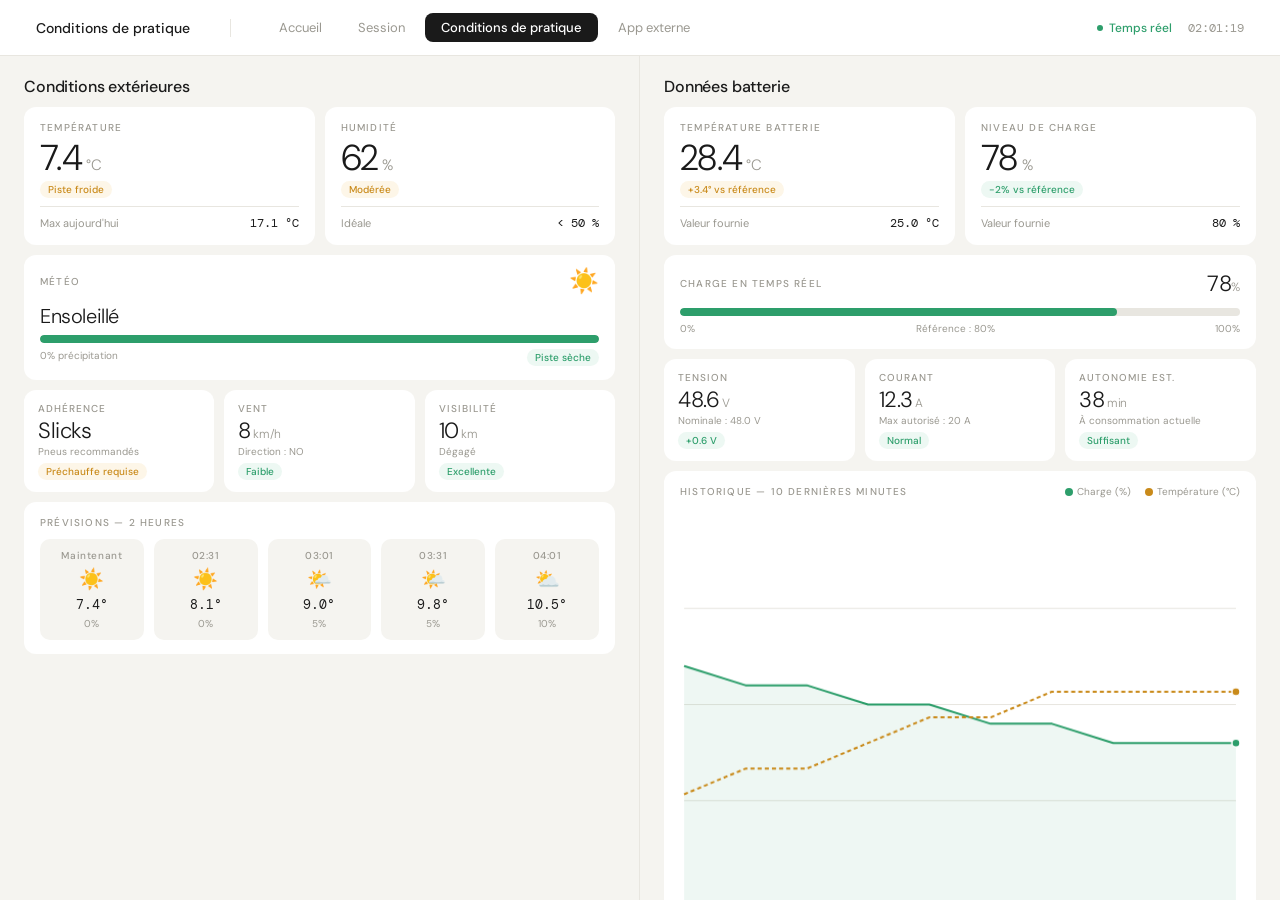
==== index.html @ cbc3fb5c "coucou" ====
<!DOCTYPE html>
<html lang="fr">
<head>
<meta charset="UTF-8">
<meta name="viewport" content="width=device-width, initial-scale=1.0">
<title>Conditions de pratique — Kart</title>
<link href="https://fonts.googleapis.com/css2?family=DM+Sans:wght@300;400;500&family=DM+Mono:wght@400;500&display=swap" rel="stylesheet">
<style>
  * { margin: 0; padding: 0; box-sizing: border-box; }

  :root {
    --bg: #f5f4f0;
    --white: #ffffff;
    --text: #1a1a1a;
    --muted: #9a9890;
    --border: #e8e6e0;
    --green: #2d9e6b;
    --yellow: #c98a1a;
    --red: #d94f3d;
    --accent: #1a1a1a;
  }

  html, body {
    width: 100%; height: 100%;
    background: var(--bg);
    font-family: 'DM Sans', sans-serif;
    color: var(--text);
    overflow: hidden;
  }

  body {
    display: flex;
    flex-direction: column;
  }

  /* ── TOP BAR ── */
  .topbar {
    height: 56px;
    background: var(--white);
    border-bottom: 1px solid var(--border);
    display: flex;
    align-items: center;
    padding: 0 36px;
    gap: 32px;
    flex-shrink: 0;
  }

  .page-title {
    font-size: 14px;
    font-weight: 500;
    color: var(--text);
    margin-right: 8px;
  }

  .sep { width: 1px; height: 18px; background: var(--border); }

  /* TABS */
  .tabs {
    display: flex;
    gap: 4px;
  }

  .tab {
    padding: 6px 16px;
    border-radius: 8px;
    font-size: 13px;
    font-weight: 400;
    color: var(--muted);
    cursor: pointer;
    transition: all 0.15s;
    border: none;
    background: none;
    font-family: 'DM Sans', sans-serif;
  }

  .tab:hover { background: var(--bg); color: var(--text); }

  .tab.active {
    background: var(--text);
    color: var(--white);
    font-weight: 500;
  }

  .topbar-right {
    margin-left: auto;
    display: flex;
    align-items: center;
    gap: 16px;
  }

  .live {
    display: flex;
    align-items: center;
    gap: 6px;
    font-size: 12px;
    font-weight: 500;
    color: var(--green);
  }

  .live::before {
    content: '';
    width: 6px; height: 6px;
    background: var(--green);
    border-radius: 50%;
    animation: pulse 2s ease infinite;
  }

  @keyframes pulse {
    0%, 100% { opacity: 1; }
    50% { opacity: 0.3; }
  }

  .clock {
    font-family: 'DM Mono', monospace;
    font-size: 12px;
    color: var(--muted);
  }

  /* ── CONTENT ── */
  .content {
    flex: 1;
    display: none;
    overflow: hidden;
  }

  .content.active { display: flex; }

  /* ── PAGE: ACCUEIL ── */
  #page-accueil {
    align-items: center;
    justify-content: center;
    flex-direction: column;
    gap: 12px;
    color: var(--muted);
  }

  .accueil-icon { font-size: 40px; opacity: 0.3; }
  .accueil-text { font-size: 13px; letter-spacing: 0.06em; opacity: 0.5; }

  /* ── PAGE: DÉTAILS DES TOURS ── */
  #page-tours {
    align-items: center;
    justify-content: center;
    flex-direction: column;
    gap: 12px;
    color: var(--muted);
  }

  /* ── PAGE: SESSION ── */
  #page-session { display: none; flex-direction: row; overflow: hidden; }
  #page-session.active { display: flex; }

  /* ── PAGE: CONDITIONS ── */
  #page-conditions {
    display: none;
    flex-direction: row;
  }

  #page-conditions.active { display: flex; }

  /* LEFT PANEL */
  .left-panel {
    width: 50%;
    height: 100%;
    background: var(--bg);
    border-right: 1px solid var(--border);
    padding: 20px 24px;
    display: flex;
    flex-direction: column;
    overflow: hidden;
    gap: 10px;
  }

  .panel-title {
    font-size: 16px;
    font-weight: 500;
    letter-spacing: -0.01em;
    color: var(--text);
    flex-shrink: 0;
  }

  /* RIGHT PANEL */
  .right-panel {
    flex: 1;
    height: 100%;
    padding: 20px 24px;
    display: flex;
    flex-direction: column;
    overflow: hidden;
    gap: 10px;
  }

  .right-panel .panel-title { flex-shrink: 0; }

  /* TOP ROW: 2 big metric cards */
  .batt-top-row {
    display: grid;
    grid-template-columns: 1fr 1fr;
    gap: 10px;
    flex-shrink: 0;
  }

  .batt-card {
    background: var(--white);
    border-radius: 12px;
    padding: 14px 16px;
  }

  .batt-card-label {
    font-size: 10px;
    font-weight: 500;
    letter-spacing: 0.12em;
    text-transform: uppercase;
    color: var(--muted);
    margin-bottom: 6px;
  }

  .batt-big {
    font-size: 36px;
    font-weight: 300;
    line-height: 1;
    letter-spacing: -0.02em;
  }

  .batt-big-unit {
    font-size: 15px;
    font-weight: 300;
    color: var(--muted);
  }

  .batt-ref-row {
    display: flex;
    align-items: center;
    justify-content: space-between;
    margin-top: 8px;
    padding-top: 8px;
    border-top: 1px solid var(--border);
  }

  .batt-ref-label { font-size: 11px; color: var(--muted); }

  .batt-ref-val {
    font-family: 'DM Mono', monospace;
    font-size: 12px;
    color: var(--text);
  }

  .delta {
    font-size: 10px;
    font-weight: 500;
    padding: 2px 8px;
    border-radius: 100px;
    display: inline-block;
    margin-top: 5px;
  }

  .delta.ok   { background: #edf8f3; color: var(--green); }
  .delta.warn { background: #fdf6e8; color: var(--yellow); }
  .delta.bad  { background: #fdf0ee; color: var(--red); }

  /* CHARGE BAR CARD */
  .charge-card {
    background: var(--white);
    border-radius: 12px;
    padding: 14px 16px;
    flex-shrink: 0;
  }

  .charge-header {
    display: flex;
    align-items: center;
    justify-content: space-between;
    margin-bottom: 10px;
  }

  .charge-title {
    font-size: 10px;
    font-weight: 500;
    letter-spacing: 0.12em;
    text-transform: uppercase;
    color: var(--muted);
  }

  .charge-pct {
    font-size: 22px;
    font-weight: 300;
    letter-spacing: -0.02em;
  }

  .charge-pct span { font-size: 12px; color: var(--muted); }

  .charge-bar-track {
    width: 100%;
    height: 8px;
    background: var(--border);
    border-radius: 100px;
    overflow: hidden;
    margin-bottom: 6px;
  }

  .charge-bar-fill {
    height: 100%;
    border-radius: 100px;
    transition: width 1.2s ease;
  }

  .charge-bar-fill.high   { background: var(--green); }
  .charge-bar-fill.medium { background: var(--yellow); }
  .charge-bar-fill.low    { background: var(--red); }

  .charge-meta {
    display: flex;
    justify-content: space-between;
    font-size: 10px;
    color: var(--muted);
  }

  /* MINI STATS ROW */
  .mini-stats {
    display: grid;
    grid-template-columns: repeat(3, 1fr);
    gap: 10px;
    flex-shrink: 0;
  }

  .mini-card {
    background: var(--white);
    border-radius: 12px;
    padding: 12px 14px;
  }

  .mini-label {
    font-size: 10px;
    font-weight: 500;
    letter-spacing: 0.1em;
    text-transform: uppercase;
    color: var(--muted);
    margin-bottom: 5px;
  }

  .mini-value {
    font-size: 22px;
    font-weight: 300;
    letter-spacing: -0.02em;
    line-height: 1;
  }

  .mini-unit { font-size: 12px; color: var(--muted); font-weight: 300; }

  .mini-sub {
    font-size: 10px;
    color: var(--muted);
    margin-top: 3px;
  }

  /* SPARKLINE / TABLE CARD */
  .history-card {
    background: var(--white);
    border-radius: 12px;
    padding: 14px 16px;
  }

  .history-header {
    display: flex;
    align-items: center;
    justify-content: space-between;
    margin-bottom: 10px;
  }

  .history-title {
    font-size: 10px;
    font-weight: 500;
    letter-spacing: 0.12em;
    text-transform: uppercase;
    color: var(--muted);
  }

  .history-legend {
    display: flex;
    gap: 14px;
    font-size: 10px;
    color: var(--muted);
  }

  .legend-dot {
    display: inline-block;
    width: 8px; height: 8px;
    border-radius: 50%;
    margin-right: 4px;
    vertical-align: middle;
  }

  canvas { display: block; }
</style>
</head>
<body>

<!-- TOP BAR -->
<div class="topbar">
  <span class="page-title">Conditions de pratique</span>
  <div class="sep"></div>
  <div class="tabs">
    <button class="tab" onclick="showTab('accueil')">Accueil</button>
    <button class="tab" onclick="showTab('session')">Session</button>
    <button class="tab active" onclick="showTab('conditions')">Conditions de pratique</button>
    <button class="tab" onclick="showTab('appexterne')">App externe</button>
  </div>
  <div class="topbar-right">
    <div class="live">Temps réel</div>
    <div class="clock" id="clock">--:--:--</div>
  </div>
</div>

<!-- PAGE: ACCUEIL -->
<div class="content" id="page-accueil">
  <div class="accueil-icon">🏁</div>
  <div class="accueil-text">Page d'accueil</div>
</div>

<!-- PAGE: SESSION -->
<div class="content" id="page-session">

  <!-- GAUCHE : énergie & pneus -->
  <div class="left-panel">

    <!-- Boutons session -->
    <div style="display:flex; align-items:center; gap:16px; flex-shrink:0;">
      <div style="display:flex; gap:8px;">
        <button onclick="startSession()" id="btnStart" style="padding:8px 28px; background:var(--green); color:#fff; border:none; border-radius:10px; font-family:'DM Sans',sans-serif; font-size:12px; font-weight:500; letter-spacing:0.04em; cursor:pointer; white-space:nowrap;">▶ Démarrer</button>
        <button onclick="stopSession()" id="btnStop" style="padding:8px 28px; background:var(--red); color:#fff; border:none; border-radius:10px; font-family:'DM Sans',sans-serif; font-size:12px; font-weight:500; letter-spacing:0.04em; cursor:pointer; white-space:nowrap; display:none;">■ Arrêter</button>
      </div>
      <div style="display:flex; align-items:center; gap:10px;">
        <span style="font-size:10px; font-weight:500; letter-spacing:0.1em; text-transform:uppercase; color:var(--muted);">Durée session</span>
        <span id="sessionTimer" style="font-family:'DM Mono',monospace; font-size:22px; font-weight:400; color:var(--text); letter-spacing:0.05em;">00:00:00</span>
      </div>
    </div>

    <div class="panel-title">Énergie & Équipement</div>

    <!-- Consommation moyenne + totale -->
    <div class="batt-top-row">
      <div class="batt-card">
        <div class="batt-card-label">Consommation moy. / tour</div>
        <div><span class="batt-big">3.2</span><span class="batt-big-unit"> Wh</span></div>
        <span class="delta ok">Stable</span>
      </div>
      <div class="batt-card">
        <div class="batt-card-label">Consommation totale est.</div>
        <div><span class="batt-big">38</span><span class="batt-big-unit"> Wh</span></div>
        <span class="delta ok">Fin de session</span>
      </div>
    </div>

    <!-- Niveau de charge + autonomie -->
    <div class="charge-card">
      <div class="charge-header">
        <div class="charge-title">Niveau de charge</div>
        <div class="charge-pct">78<span>%</span></div>
      </div>
      <div class="charge-bar-track">
        <div class="charge-bar-fill high" style="width:78%"></div>
      </div>
      <div class="charge-meta">
        <span>0%</span>
        <span>Autonomie restante : ~38 min</span>
        <span>100%</span>
      </div>
    </div>

    <!-- Mini stats -->
    <div class="mini-stats">
      <div class="mini-card">
        <div class="mini-label">Type de pneus</div>
        <div class="mini-value" style="font-size:22px;">Slicks</div>
        <div class="mini-sub">Montés en début de session</div>
        <span class="delta warn">Préchauffe requise</span>
      </div>
      <div class="mini-card">
        <div class="mini-label">Autonomie restante</div>
        <div class="mini-value">38<span class="mini-unit"> min</span></div>
        <div class="mini-sub">À rythme actuel</div>
        <span class="delta ok">Suffisant</span>
      </div>
      <div class="mini-card">
        <div class="mini-label">Tours effectués</div>
        <div class="mini-value">15<span class="mini-unit"> tours</span></div>
        <div class="mini-sub">Session en cours</div>
        <span class="delta ok">En course</span>
      </div>
    </div>

  </div>

  <!-- DROITE : temps par tour -->
  <div class="right-panel">
    <div class="panel-title">Temps par tour</div>

    <!-- Meilleur / pire -->
    <div class="batt-top-row">
      <div class="batt-card">
        <div class="batt-card-label">🏆 Meilleur tour</div>
        <div><span class="batt-big" style="color:var(--green);">52.4</span><span class="batt-big-unit"> s</span></div>
        <span class="delta ok">Tour 8</span>
      </div>
      <div class="batt-card">
        <div class="batt-card-label">⚠️ Pire tour</div>
        <div><span class="batt-big" style="color:var(--red);">58.1</span><span class="batt-big-unit"> s</span></div>
        <span class="delta bad">+5.7 s vs meilleur</span>
      </div>
    </div>

    <!-- Tableau des tours -->
    <div class="history-card" style="display:flex; flex-direction:column;">
      <div class="history-header">
        <div class="history-title">Détail des tours</div>
        <div style="font-size:10px; color:var(--muted); display:flex; gap:16px;">
          <span><span class="legend-dot" style="background:var(--green); display:inline-block; width:8px; height:8px; border-radius:50%; margin-right:4px;"></span>Meilleur</span>
          <span><span class="legend-dot" style="background:var(--red); display:inline-block; width:8px; height:8px; border-radius:50%; margin-right:4px;"></span>Pire</span>
        </div>
      </div>
      <div>
        <table style="width:100%; border-collapse:collapse;" id="lapTable">
          <thead>
            <tr style="border-bottom:1px solid var(--border);">
              <th style="text-align:left; font-size:10px; font-weight:500; letter-spacing:0.1em; text-transform:uppercase; color:var(--muted); padding:0 0 10px 0;">Tour</th>
              <th style="text-align:right; font-size:10px; font-weight:500; letter-spacing:0.1em; text-transform:uppercase; color:var(--muted); padding:0 0 10px 0;">Temps</th>
              <th style="text-align:right; font-size:10px; font-weight:500; letter-spacing:0.1em; text-transform:uppercase; color:var(--muted); padding:0 0 10px 0;">Écart meilleur</th>
              <th style="text-align:right; font-size:10px; font-weight:500; letter-spacing:0.1em; text-transform:uppercase; color:var(--muted); padding:0 0 10px 0;">Conso.</th>
            </tr>
          </thead>
          <tbody id="lapBody"></tbody>
        </table>
      </div>
      <div style="border-top:1px solid var(--border); margin-top:8px; padding-top:10px; display:flex; align-items:center; justify-content:space-between;">
        <span style="font-size:10px; font-weight:500; letter-spacing:0.1em; text-transform:uppercase; color:var(--muted);">Temps moyen</span>
        <span style="font-family:'DM Mono',monospace; font-size:15px; color:var(--text);" id="avgLap">— s</span>
      </div>
    </div>

  </div>
</div>

<!-- PAGE: APP EXTERNE -->
<div class="content" id="page-appexterne">
  <div class="accueil-icon">🔗</div>
  <div class="accueil-text">App externe</div>
</div>

<!-- PAGE: CONDITIONS -->
<div class="content active" id="page-conditions">

  <!-- GAUCHE : conditions extérieures -->
  <div class="left-panel">
    <div class="panel-title">Conditions extérieures</div>

    <!-- Temp + Humidité -->
    <div class="batt-top-row">

      <div class="batt-card">
        <div class="batt-card-label">Température</div>
        <div>
          <span class="batt-big">7.4</span>
          <span class="batt-big-unit">°C</span>
        </div>
        <span class="delta warn">Piste froide</span>
        <div class="batt-ref-row">
          <span class="batt-ref-label">Max aujourd'hui</span>
          <span class="batt-ref-val">17.1 °C</span>
        </div>
      </div>

      <div class="batt-card">
        <div class="batt-card-label">Humidité</div>
        <div>
          <span class="batt-big">62</span>
          <span class="batt-big-unit">%</span>
        </div>
        <span class="delta warn">Modérée</span>
        <div class="batt-ref-row">
          <span class="batt-ref-label">Idéale</span>
          <span class="batt-ref-val">&lt; 50 %</span>
        </div>
      </div>

    </div>

    <!-- Météo -->
    <div class="charge-card">
      <div class="charge-header">
        <div class="charge-title">Météo</div>
        <div style="font-size: 24px; line-height:1;">☀️</div>
      </div>
      <div style="font-size: 20px; font-weight: 300; letter-spacing: -0.02em; margin-bottom: 6px;">Ensoleillé</div>
      <div class="charge-bar-track">
        <div class="charge-bar-fill high" style="width: 100%"></div>
      </div>
      <div class="charge-meta">
        <span>0% précipitation</span>
        <span class="delta ok" style="margin-top:0;">Piste sèche</span>
      </div>
    </div>

    <!-- Mini conditions -->
    <div class="mini-stats">

      <div class="mini-card">
        <div class="mini-label">Adhérence</div>
        <div class="mini-value" style="font-size:22px;">Slicks</div>
        <div class="mini-sub">Pneus recommandés</div>
        <span class="delta warn">Préchauffe requise</span>
      </div>

      <div class="mini-card">
        <div class="mini-label">Vent</div>
        <div class="mini-value">8<span class="mini-unit"> km/h</span></div>
        <div class="mini-sub">Direction : NO</div>
        <span class="delta ok">Faible</span>
      </div>

      <div class="mini-card">
        <div class="mini-label">Visibilité</div>
        <div class="mini-value">10<span class="mini-unit"> km</span></div>
        <div class="mini-sub">Dégagé</div>
        <span class="delta ok">Excellente</span>
      </div>

    </div>

    <!-- Prévisions -->
    <div class="history-card">
      <div class="history-header">
        <div class="history-title">Prévisions — 2 heures</div>
      </div>
      <div style="display:flex; gap:10px;" id="forecastRow"></div>
    </div>

  </div>

  <!-- DROITE : batterie kart -->
  <div class="right-panel">
    <div class="panel-title">Données batterie</div>

    <!-- Température + Charge côte à côte -->
    <div class="batt-top-row">

      <div class="batt-card">
        <div class="batt-card-label">Température batterie</div>
        <div>
          <span class="batt-big">28.4</span>
          <span class="batt-big-unit">°C</span>
        </div>
        <span class="delta warn">+3.4° vs référence</span>
        <div class="batt-ref-row">
          <span class="batt-ref-label">Valeur fournie</span>
          <span class="batt-ref-val">25.0 °C</span>
        </div>
      </div>

      <div class="batt-card">
        <div class="batt-card-label">Niveau de charge</div>
        <div>
          <span class="batt-big">78</span>
          <span class="batt-big-unit">%</span>
        </div>
        <span class="delta ok">−2% vs référence</span>
        <div class="batt-ref-row">
          <span class="batt-ref-label">Valeur fournie</span>
          <span class="batt-ref-val">80 %</span>
        </div>
      </div>

    </div>

    <!-- Barre de charge -->
    <div class="charge-card">
      <div class="charge-header">
        <div class="charge-title">Charge en temps réel</div>
        <div class="charge-pct">78<span>%</span></div>
      </div>
      <div class="charge-bar-track">
        <div class="charge-bar-fill high" style="width: 78%"></div>
      </div>
      <div class="charge-meta">
        <span>0%</span>
        <span>Référence : 80%</span>
        <span>100%</span>
      </div>
    </div>

    <!-- Mini stats -->
    <div class="mini-stats">

      <div class="mini-card">
        <div class="mini-label">Tension</div>
        <div class="mini-value">48.6<span class="mini-unit"> V</span></div>
        <div class="mini-sub">Nominale : 48.0 V</div>
        <span class="delta ok">+0.6 V</span>
      </div>

      <div class="mini-card">
        <div class="mini-label">Courant</div>
        <div class="mini-value">12.3<span class="mini-unit"> A</span></div>
        <div class="mini-sub">Max autorisé : 20 A</div>
        <span class="delta ok">Normal</span>
      </div>

      <div class="mini-card">
        <div class="mini-label">Autonomie est.</div>
        <div class="mini-value">38<span class="mini-unit"> min</span></div>
        <div class="mini-sub">À consommation actuelle</div>
        <span class="delta ok">Suffisant</span>
      </div>

    </div>

    <!-- Historique sparkline -->
    <div class="history-card" style="flex:1; display:flex; flex-direction:column;">
      <div class="history-header">
        <div class="history-title">Historique — 10 dernières minutes</div>
        <div class="history-legend">
          <span><span class="legend-dot" style="background:#2d9e6b"></span>Charge (%)</span>
          <span><span class="legend-dot" style="background:#c98a1a"></span>Température (°C)</span>
        </div>
      </div>
      <canvas id="sparkline" style="flex:1; width:100%;"></canvas>
    </div>

  </div>
</div>

<script>
  function tick() {
    const pad = n => String(n).padStart(2, '0');
    const now = new Date();
    document.getElementById('clock').textContent =
      `${pad(now.getHours())}:${pad(now.getMinutes())}:${pad(now.getSeconds())}`;
  }
  setInterval(tick, 1000); tick();

  function showTab(name) {
    const names = ['accueil', 'session', 'conditions', 'appexterne'];
    document.querySelectorAll('.tab').forEach((t, i) => {
      t.classList.toggle('active', names[i] === name);
    });
    document.querySelectorAll('.content').forEach(el => el.classList.remove('active'));
    document.getElementById('page-' + name).classList.add('active');
  }

  // Sparkline
  const canvas = document.getElementById('sparkline');
  const ctx = canvas.getContext('2d');

  function drawSparkline() {
    const W = canvas.parentElement.clientWidth - 44;
    const H = canvas.parentElement.clientHeight - 44 || 70;
    canvas.width = W;
    canvas.height = H;

    const chargeData = [82, 81, 81, 80, 80, 79, 79, 78, 78, 78];
    const tempData   = [24, 25, 25, 26, 27, 27, 28, 28, 28, 28];
    const pad = 4, pts = chargeData.length;
    const xStep = (W - pad * 2) / (pts - 1);

    function toX(i) { return pad + i * xStep; }
    function toYcharge(v) { return H - pad - ((v - 70) / 20) * (H - pad * 2); }
    function toYtemp(v)   { return H - pad - ((v - 20) / 15) * (H - pad * 2); }

    ctx.clearRect(0, 0, W, H);

    // Grid lines
    ctx.strokeStyle = '#e8e6e0';
    ctx.lineWidth = 1;
    [0.25, 0.5, 0.75].forEach(r => {
      const y = pad + r * (H - pad * 2);
      ctx.beginPath(); ctx.moveTo(pad, y); ctx.lineTo(W - pad, y); ctx.stroke();
    });

    // Charge fill
    ctx.beginPath();
    ctx.moveTo(toX(0), toYcharge(chargeData[0]));
    chargeData.forEach((v, i) => ctx.lineTo(toX(i), toYcharge(v)));
    ctx.lineTo(toX(pts - 1), H); ctx.lineTo(toX(0), H); ctx.closePath();
    ctx.fillStyle = 'rgba(45,158,107,0.08)'; ctx.fill();

    // Charge line
    ctx.beginPath();
    chargeData.forEach((v, i) => i === 0 ? ctx.moveTo(toX(i), toYcharge(v)) : ctx.lineTo(toX(i), toYcharge(v)));
    ctx.strokeStyle = '#2d9e6b'; ctx.lineWidth = 2; ctx.lineJoin = 'round'; ctx.stroke();

    // Temp line
    ctx.beginPath();
    tempData.forEach((v, i) => i === 0 ? ctx.moveTo(toX(i), toYtemp(v)) : ctx.lineTo(toX(i), toYtemp(v)));
    ctx.strokeStyle = '#c98a1a'; ctx.lineWidth = 2; ctx.setLineDash([4, 3]); ctx.stroke();
    ctx.setLineDash([]);

    // Dots at last point
    [[toX(pts-1), toYcharge(chargeData[pts-1]), '#2d9e6b'],
     [toX(pts-1), toYtemp(tempData[pts-1]),   '#c98a1a']].forEach(([x, y, c]) => {
      ctx.beginPath(); ctx.arc(x, y, 4, 0, Math.PI * 2);
      ctx.fillStyle = c; ctx.fill();
      ctx.strokeStyle = '#fff'; ctx.lineWidth = 1.5; ctx.stroke();
    });
  }

  drawSparkline();
  window.addEventListener('resize', drawSparkline);

  let sessionInterval = null;
  let sessionMs = 0;

  function updateTimer() {
    sessionMs += 10;
    const m  = String(Math.floor(sessionMs / 60000)).padStart(2, '0');
    const s  = String(Math.floor((sessionMs % 60000) / 1000)).padStart(2, '0');
    const ms = String(Math.floor((sessionMs % 1000) / 10)).padStart(2, '0');
    document.getElementById('sessionTimer').textContent = `${m}:${s}:${ms}`;
  }

  function startSession() {
    document.getElementById('btnStart').style.display = 'none';
    document.getElementById('btnStop').style.display = 'block';
    sessionMs = 0;
    document.getElementById('sessionTimer').textContent = '00:00:00';
    document.getElementById('sessionTimer').style.color = 'var(--green)';
    sessionInterval = setInterval(updateTimer, 10);
  }

  function stopSession() {
    document.getElementById('btnStop').style.display = 'none';
    document.getElementById('btnStart').style.display = 'block';
    clearInterval(sessionInterval);
    sessionInterval = null;
    document.getElementById('sessionTimer').style.color = 'var(--muted)';
  }

  // Lap table
  const laps = [
    { n:1,  t:56.8, conso:3.4 },
    { n:2,  t:58.1, conso:3.6 },
    { n:3,  t:55.2, conso:3.3 },
    { n:4,  t:54.7, conso:3.2 },
    { n:5,  t:54.1, conso:3.1 },
    { n:6,  t:53.8, conso:3.2 },
    { n:7,  t:53.0, conso:3.1 },
    { n:8,  t:52.4, conso:3.0 },
    { n:9,  t:53.1, conso:3.1 },
    { n:10, t:53.6, conso:3.2 },
    { n:11, t:54.0, conso:3.2 },
    { n:12, t:53.3, conso:3.1 },
    { n:13, t:52.9, conso:3.0 },
    { n:14, t:53.4, conso:3.1 },
    { n:15, t:53.7, conso:3.2 },
  ];
  const best = Math.min(...laps.map(l => l.t));
  const worst = Math.max(...laps.map(l => l.t));
  const avg = (laps.reduce((s, l) => s + l.t, 0) / laps.length).toFixed(1);
  document.getElementById('avgLap').textContent = avg + ' s';
  const tbody = document.getElementById('lapBody');
  laps.forEach(l => {
    const gap = (l.t - best).toFixed(1);
    const isBest  = l.t === best;
    const isWorst = l.t === worst;
    const color = isBest ? 'var(--green)' : isWorst ? 'var(--red)' : 'var(--text)';
    const gapColor = isBest ? 'var(--green)' : gap > 3 ? 'var(--red)' : 'var(--yellow)';
    const bg = isBest ? '#edf8f3' : isWorst ? '#fdf0ee' : 'transparent';
    tbody.innerHTML += `
      <tr style="background:${bg}; border-radius:6px;">
        <td style="padding:6px 0; font-size:12px; color:${color}; font-weight:${isBest||isWorst?'500':'400'};">
          Tour ${l.n} ${isBest ? '🏆' : isWorst ? '⚠️' : ''}
        </td>
        <td style="text-align:right; padding:6px 0; font-family:'DM Mono',monospace; font-size:12px; color:${color};">${l.t.toFixed(1)} s</td>
        <td style="text-align:right; padding:6px 0; font-family:'DM Mono',monospace; font-size:11px; color:${gapColor};">${isBest ? '—' : '+'+gap+' s'}</td>
        <td style="text-align:right; padding:6px 0; font-size:11px; color:var(--muted);">${l.conso} Wh</td>
      </tr>`;
  });

  // Forecast toutes les 30min sur 2h
  const now = new Date();
  const forecastSlots = [
    { offset: 0,   icon: '☀️',  temp: '7.4°', rain: '0%'  },
    { offset: 30,  icon: '☀️',  temp: '8.1°', rain: '0%'  },
    { offset: 60,  icon: '🌤️', temp: '9.0°', rain: '5%'  },
    { offset: 90,  icon: '🌤️', temp: '9.8°', rain: '5%'  },
    { offset: 120, icon: '⛅',  temp: '10.5°', rain: '10%' },
  ];

  forecastSlots.forEach(f => {
    const t = new Date(now.getTime() + f.offset * 60000);
    const hh = String(t.getHours()).padStart(2, '0');
    const mm = String(t.getMinutes()).padStart(2, '0');
    const label = f.offset === 0 ? 'Maintenant' : `${hh}:${mm}`;
    document.getElementById('forecastRow').innerHTML += `
      <div style="flex:1; background:var(--bg); border-radius:10px; padding:10px 6px; text-align:center; display:flex; flex-direction:column; gap:4px;">
        <div style="font-size:10px; font-weight:500; letter-spacing:0.06em; color:var(--muted);">${label}</div>
        <div style="font-size:20px;">${f.icon}</div>
        <div style="font-family:'DM Mono',monospace; font-size:13px;">${f.temp}</div>
        <div style="font-size:10px; color:var(--muted);">${f.rain}</div>
      </div>`;
  });
</script>
</body>
</html>
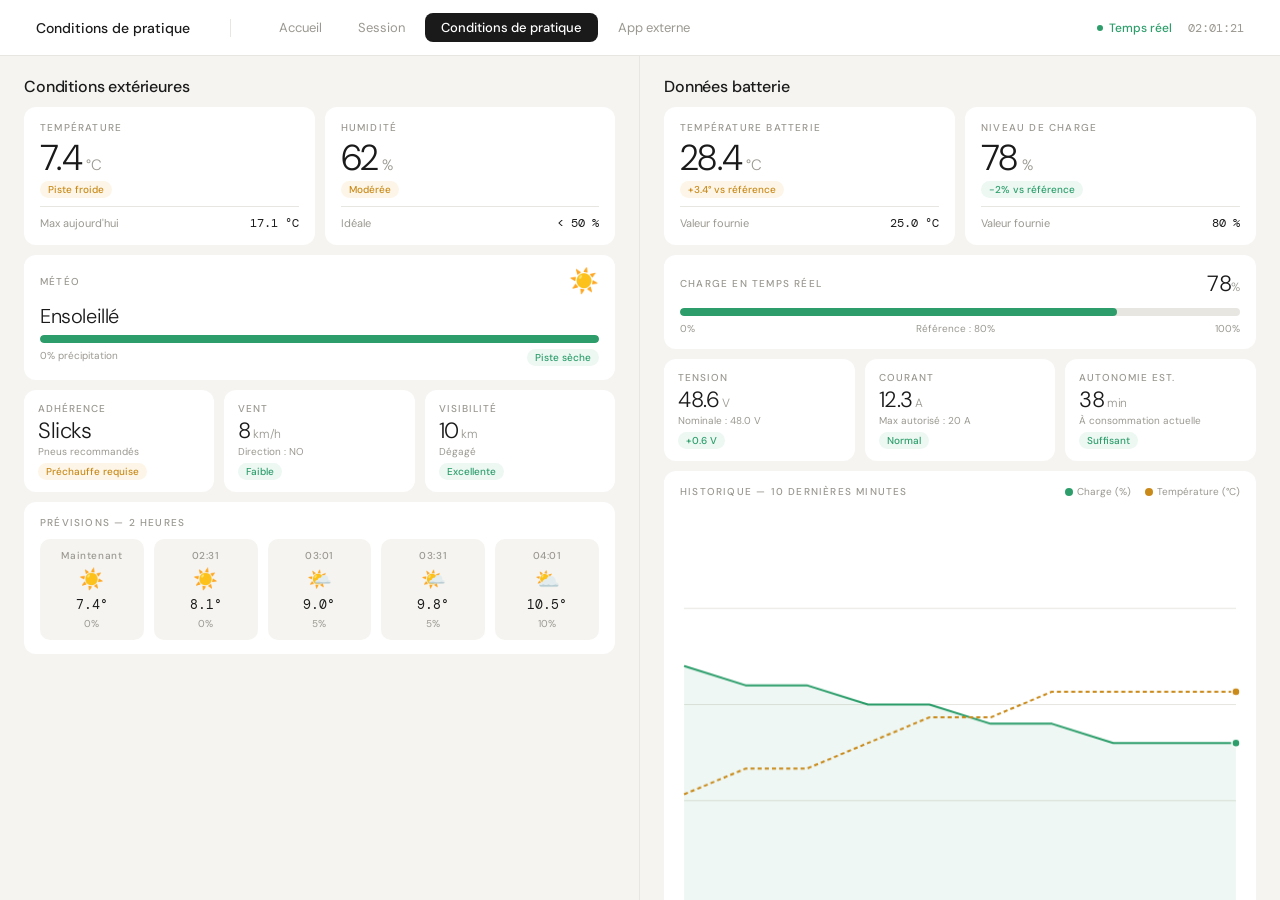
==== commit f9e85f77: "Update index.html" ====
--- a/index.html
+++ b/index.html
@@ -167,7 +167,7 @@
     padding: 20px 24px;
     display: flex;
     flex-direction: column;
-    overflow: hidden;
+    overflow-y: auto;
     gap: 10px;
   }
 
@@ -186,7 +186,7 @@
     padding: 20px 24px;
     display: flex;
     flex-direction: column;
-    overflow: hidden;
+    overflow-y: auto;
     gap: 10px;
   }
 
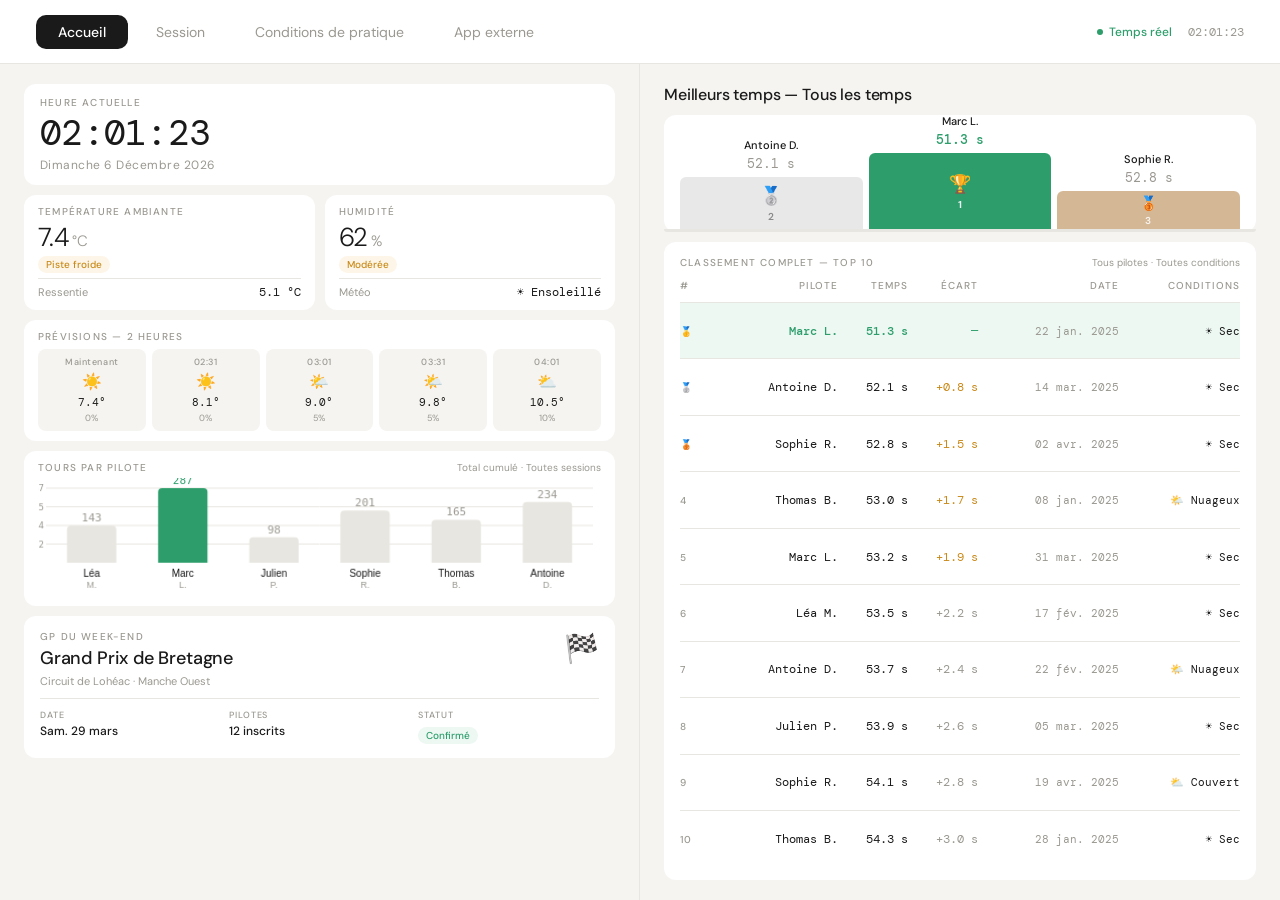
==== commit 7c70bbcc: "Rename index(FINAL).html to index.html" ====
--- a/index.html
+++ b/index.html
@@ -35,7 +35,7 @@
 
   /* ── TOP BAR ── */
   .topbar {
-    height: 56px;
+    height: 64px;
     background: var(--white);
     border-bottom: 1px solid var(--border);
     display: flex;
@@ -57,13 +57,13 @@
   /* TABS */
   .tabs {
     display: flex;
-    gap: 4px;
+    gap: 6px;
   }
 
   .tab {
-    padding: 6px 16px;
-    border-radius: 8px;
-    font-size: 13px;
+    padding: 8px 22px;
+    border-radius: 10px;
+    font-size: 14px;
     font-weight: 400;
     color: var(--muted);
     cursor: pointer;
@@ -127,15 +127,78 @@
 
   /* ── PAGE: ACCUEIL ── */
   #page-accueil {
-    align-items: center;
-    justify-content: center;
-    flex-direction: column;
-    gap: 12px;
-    color: var(--muted);
+    flex-direction: row;
+    overflow: hidden;
   }
 
   .accueil-icon { font-size: 40px; opacity: 0.3; }
   .accueil-text { font-size: 13px; letter-spacing: 0.06em; opacity: 0.5; }
+
+  /* Date/heure hero */
+  .accueil-datetime-card {
+    background: var(--white);
+    border-radius: 12px;
+    padding: 18px 20px;
+    flex-shrink: 0;
+  }
+
+  .accueil-time-big {
+    font-family: 'DM Mono', monospace;
+    font-size: 52px;
+    font-weight: 400;
+    letter-spacing: -0.02em;
+    line-height: 1;
+    color: var(--text);
+  }
+
+  .accueil-date-line {
+    font-size: 12px;
+    color: var(--muted);
+    margin-top: 6px;
+    text-transform: capitalize;
+    letter-spacing: 0.04em;
+  }
+
+  /* Records table */
+  .records-table {
+    width: 100%;
+    border-collapse: collapse;
+  }
+
+  .records-table th {
+    text-align: left;
+    font-size: 10px;
+    font-weight: 500;
+    letter-spacing: 0.1em;
+    text-transform: uppercase;
+    color: var(--muted);
+    padding: 0 0 10px 0;
+    border-bottom: 1px solid var(--border);
+  }
+
+  .records-table th:not(:first-child) { text-align: right; }
+
+  .records-table td {
+    padding: 5px 0;
+    font-size: 12px;
+    border-bottom: 1px solid var(--border);
+    color: var(--text);
+  }
+
+  .records-table td:not(:first-child) {
+    text-align: right;
+    font-family: 'DM Mono', monospace;
+  }
+
+  .records-table tr:last-child td { border-bottom: none; }
+
+  .record-rank {
+    font-size: 10px;
+    font-weight: 500;
+    color: var(--muted);
+    width: 24px;
+    display: inline-block;
+  }
 
   /* ── PAGE: DÉTAILS DES TOURS ── */
   #page-tours {
@@ -397,12 +460,10 @@
 
 <!-- TOP BAR -->
 <div class="topbar">
-  <span class="page-title">Conditions de pratique</span>
-  <div class="sep"></div>
   <div class="tabs">
-    <button class="tab" onclick="showTab('accueil')">Accueil</button>
+    <button class="tab active" onclick="showTab('accueil')">Accueil</button>
     <button class="tab" onclick="showTab('session')">Session</button>
-    <button class="tab active" onclick="showTab('conditions')">Conditions de pratique</button>
+    <button class="tab" onclick="showTab('conditions')">Conditions de pratique</button>
     <button class="tab" onclick="showTab('appexterne')">App externe</button>
   </div>
   <div class="topbar-right">
@@ -412,9 +473,157 @@
 </div>
 
 <!-- PAGE: ACCUEIL -->
-<div class="content" id="page-accueil">
-  <div class="accueil-icon">🏁</div>
-  <div class="accueil-text">Page d'accueil</div>
+<div class="content active" id="page-accueil">
+
+  <!-- GAUCHE : date/heure + température ambiante -->
+  <div class="left-panel">
+
+    <!-- Date & heure -->
+    <div class="accueil-datetime-card" style="padding:12px 16px;">
+      <div class="batt-card-label">Heure actuelle</div>
+      <div class="accueil-time-big" id="accueil-clock" style="font-size:36px;">--:--:--</div>
+      <div class="accueil-date-line" id="accueil-date">—</div>
+    </div>
+
+    <!-- Température ambiante -->
+    <div class="batt-top-row">
+      <div class="batt-card" style="padding:10px 14px;">
+        <div class="batt-card-label">Température ambiante</div>
+        <div>
+          <span class="batt-big" id="ambiant-temp" style="font-size:26px;">7.4</span>
+          <span class="batt-big-unit">°C</span>
+        </div>
+        <span class="delta warn" id="ambiant-badge">Piste froide</span>
+        <div class="batt-ref-row" style="margin-top:5px; padding-top:5px;">
+          <span class="batt-ref-label">Ressentie</span>
+          <span class="batt-ref-val" id="ambiant-feels">5.1 °C</span>
+        </div>
+      </div>
+
+      <div class="batt-card" style="padding:10px 14px;">
+        <div class="batt-card-label">Humidité</div>
+        <div>
+          <span class="batt-big" style="font-size:26px;">62</span>
+          <span class="batt-big-unit">%</span>
+        </div>
+        <span class="delta warn">Modérée</span>
+        <div class="batt-ref-row" style="margin-top:5px; padding-top:5px;">
+          <span class="batt-ref-label">Météo</span>
+          <span class="batt-ref-val">☀️ Ensoleillé</span>
+        </div>
+      </div>
+    </div>
+
+    <!-- Prévisions mini -->
+    <div class="history-card" style="padding:10px 14px;">
+      <div class="history-header" style="margin-bottom:6px;">
+        <div class="history-title">Prévisions — 2 heures</div>
+      </div>
+      <div style="display:flex; gap:6px;" id="accueil-forecastRow"></div>
+    </div>
+
+    <!-- Sessions par pilote -->
+    <div class="history-card" style="display:flex; flex-direction:column; padding:10px 14px; height:155px; flex-shrink:0;">
+      <div class="history-header" style="margin-bottom:4px;">
+        <div class="history-title">Tours par pilote</div>
+        <div style="font-size:10px; color:var(--muted);">Total cumulé · Toutes sessions</div>
+      </div>
+      <canvas id="sessionsChart" style="flex:1; width:100%;"></canvas>
+    </div>
+
+    <!-- GP du week-end -->
+    <div class="batt-card" style="flex-shrink:0;">
+      <div style="display:flex; align-items:flex-start; justify-content:space-between; gap:12px;">
+        <div>
+          <div class="batt-card-label" style="margin-bottom:5px;">GP du week-end</div>
+          <div style="font-size:18px; font-weight:500; letter-spacing:-0.01em; line-height:1.2;">Grand Prix de Bretagne</div>
+          <div style="font-size:11px; color:var(--muted); margin-top:4px;">Circuit de Lohéac · Manche Ouest</div>
+        </div>
+        <div style="font-size:28px; flex-shrink:0;">🏁</div>
+      </div>
+      <div style="border-top:1px solid var(--border); margin-top:10px; padding-top:10px; display:grid; grid-template-columns:1fr 1fr 1fr; gap:8px;">
+        <div>
+          <div style="font-size:9px; font-weight:500; letter-spacing:0.1em; text-transform:uppercase; color:var(--muted); margin-bottom:2px;">Date</div>
+          <div style="font-size:12px; font-weight:500;">Sam. 29 mars</div>
+        </div>
+        <div>
+          <div style="font-size:9px; font-weight:500; letter-spacing:0.1em; text-transform:uppercase; color:var(--muted); margin-bottom:2px;">Pilotes</div>
+          <div style="font-size:12px; font-weight:500;">12 inscrits</div>
+        </div>
+        <div>
+          <div style="font-size:9px; font-weight:500; letter-spacing:0.1em; text-transform:uppercase; color:var(--muted); margin-bottom:2px;">Statut</div>
+          <span class="delta ok" style="margin-top:0;">Confirmé</span>
+        </div>
+      </div>
+    </div>
+
+  </div>
+
+  <!-- DROITE : meilleurs temps de tous les temps -->
+  <div class="right-panel">
+    <div class="panel-title">Meilleurs temps — Tous les temps</div>
+
+    <!-- Top 3 podium — marches style podium physique -->
+    <div style="background:var(--white); border-radius:12px; padding:14px 16px 0 16px; flex-shrink:0; display:flex; flex-direction:column;">
+      <div style="display:flex; align-items:flex-end; justify-content:center; gap:6px; height:100px;">
+
+        <!-- 2ème — marche intermédiaire -->
+        <div style="flex:1; display:flex; flex-direction:column; align-items:center; gap:0;">
+          <div style="font-size:11px; font-weight:500; color:var(--text); margin-bottom:3px;">Antoine D.</div>
+          <div style="font-family:'DM Mono',monospace; font-size:13px; color:var(--muted); margin-bottom:5px;">52.1 s</div>
+          <div style="width:100%; height:52px; background:#e8e8e8; border-radius:6px 6px 0 0; display:flex; align-items:center; justify-content:center; flex-direction:column; gap:2px;">
+            <span style="font-size:18px;">🥈</span>
+            <span style="font-size:10px; font-weight:600; color:#888; letter-spacing:0.05em;">2</span>
+          </div>
+        </div>
+
+        <!-- 1er — marche la plus haute, au centre -->
+        <div style="flex:1; display:flex; flex-direction:column; align-items:center; gap:0;">
+          <div style="font-size:11px; font-weight:500; color:var(--text); margin-bottom:3px;">Marc L.</div>
+          <div style="font-family:'DM Mono',monospace; font-size:13px; color:var(--green); font-weight:500; margin-bottom:5px;">51.3 s</div>
+          <div style="width:100%; height:76px; background:var(--green); border-radius:6px 6px 0 0; display:flex; align-items:center; justify-content:center; flex-direction:column; gap:2px;">
+            <span style="font-size:18px;">🏆</span>
+            <span style="font-size:10px; font-weight:700; color:rgba(255,255,255,0.9); letter-spacing:0.05em;">1</span>
+          </div>
+        </div>
+
+        <!-- 3ème — marche la plus basse -->
+        <div style="flex:1; display:flex; flex-direction:column; align-items:center; gap:0;">
+          <div style="font-size:11px; font-weight:500; color:var(--text); margin-bottom:3px;">Sophie R.</div>
+          <div style="font-family:'DM Mono',monospace; font-size:13px; color:var(--muted); margin-bottom:5px;">52.8 s</div>
+          <div style="width:100%; height:38px; background:#d4b896; border-radius:6px 6px 0 0; display:flex; align-items:center; justify-content:center; flex-direction:column; gap:2px;">
+            <span style="font-size:14px;">🥉</span>
+            <span style="font-size:10px; font-weight:600; color:rgba(255,255,255,0.85); letter-spacing:0.05em;">3</span>
+          </div>
+        </div>
+
+      </div>
+      <!-- Ligne de sol -->
+      <div style="height:3px; background:var(--border); border-radius:0 0 8px 8px; margin:0 -16px;"></div>
+    </div>
+
+    <!-- Tableau complet top 10 -->
+    <div class="history-card" style="flex:1; display:flex; flex-direction:column;">
+      <div class="history-header">
+        <div class="history-title">Classement complet — Top 10</div>
+        <div style="font-size:10px; color:var(--muted);">Tous pilotes · Toutes conditions</div>
+      </div>
+      <table class="records-table" style="flex:1;">
+        <thead>
+          <tr>
+            <th>#</th>
+            <th>Pilote</th>
+            <th>Temps</th>
+            <th>Écart</th>
+            <th>Date</th>
+            <th>Conditions</th>
+          </tr>
+        </thead>
+        <tbody id="recordsBody"></tbody>
+      </table>
+    </div>
+
+  </div>
 </div>
 
 <!-- PAGE: SESSION -->
@@ -425,9 +634,14 @@
 
     <!-- Boutons session -->
     <div style="display:flex; align-items:center; gap:16px; flex-shrink:0;">
-      <div style="display:flex; gap:8px;">
+      <div style="display:flex; gap:8px; align-items:center;">
         <button onclick="startSession()" id="btnStart" style="padding:8px 28px; background:var(--green); color:#fff; border:none; border-radius:10px; font-family:'DM Sans',sans-serif; font-size:12px; font-weight:500; letter-spacing:0.04em; cursor:pointer; white-space:nowrap;">▶ Démarrer</button>
         <button onclick="stopSession()" id="btnStop" style="padding:8px 28px; background:var(--red); color:#fff; border:none; border-radius:10px; font-family:'DM Sans',sans-serif; font-size:12px; font-weight:500; letter-spacing:0.04em; cursor:pointer; white-space:nowrap; display:none;">■ Arrêter</button>
+        <button onclick="resetSession()" id="btnReset" style="padding:8px 20px; background:var(--bg); color:var(--text); border:1px solid var(--border); border-radius:10px; font-family:'DM Sans',sans-serif; font-size:12px; font-weight:500; letter-spacing:0.04em; cursor:pointer; white-space:nowrap; display:none;">↺ Reset à zéro</button>
+        <div id="sessionBadge" style="display:none; align-items:center; gap:6px; background:#edf8f3; border-radius:100px; padding:5px 12px;">
+          <span style="width:6px; height:6px; background:var(--green); border-radius:50%; display:inline-block; animation:pulse 2s ease infinite; flex-shrink:0;"></span>
+          <span style="font-size:12px; font-weight:500; color:var(--green); white-space:nowrap;">Session en cours</span>
+        </div>
       </div>
       <div style="display:flex; align-items:center; gap:10px;">
         <span style="font-size:10px; font-weight:500; letter-spacing:0.1em; text-transform:uppercase; color:var(--muted);">Durée session</span>
@@ -487,6 +701,28 @@
         <div class="mini-sub">Session en cours</div>
         <span class="delta ok">En course</span>
       </div>
+    </div>
+
+    <!-- Indicateur de rythme -->
+    <div class="batt-card" style="flex-shrink:0;">
+      <div style="display:flex; align-items:center; justify-content:space-between; margin-bottom:8px;">
+        <div class="batt-card-label" style="margin:0;">Indicateur de rythme</div>
+        <span class="delta ok" id="rhythmBadge">↗ En progression</span>
+      </div>
+      <div style="display:flex; align-items:flex-end; gap:4px; height:36px;" id="rhythmBars"></div>
+      <div style="display:flex; justify-content:space-between; margin-top:6px; padding-top:6px; border-top:1px solid var(--border);">
+        <div style="font-size:10px; color:var(--muted);">Moyenne 5 derniers tours</div>
+        <div style="font-family:'DM Mono',monospace; font-size:12px;" id="rhythmAvg">53.2 s</div>
+      </div>
+    </div>
+
+    <!-- Graphique évolution des temps par tour -->
+    <div class="history-card" style="flex:1; display:flex; flex-direction:column; min-height:100px;">
+      <div class="history-header" style="margin-bottom:4px;">
+        <div class="history-title">Évolution des temps</div>
+        <div style="font-size:10px; color:var(--muted);">Temps par tour · session en cours</div>
+      </div>
+      <canvas id="lapChart" style="flex:1; width:100%;"></canvas>
     </div>
 
   </div>
@@ -541,13 +777,55 @@
 </div>
 
 <!-- PAGE: APP EXTERNE -->
-<div class="content" id="page-appexterne">
-  <div class="accueil-icon">🔗</div>
-  <div class="accueil-text">App externe</div>
+<div class="content" id="page-appexterne" style="align-items:center; justify-content:center;">
+
+  <div onclick="window.open('https://www.windy.com/fr/-Radar-m%C3%A9t%C3%A9o-radar?radar,48.179,-3.032,7', '_blank')" style="text-decoration:none; display:flex; flex-direction:column; gap:0; border-radius:14px; overflow:hidden; box-shadow:0 2px 12px rgba(0,0,0,0.08); border:1px solid var(--border); transition:transform 0.15s, box-shadow 0.15s; cursor:pointer;"
+     onmouseover="this.style.transform='translateY(-2px)'; this.style.boxShadow='0 6px 20px rgba(0,0,0,0.12)'"
+     onmouseout="this.style.transform='none'; this.style.boxShadow='0 2px 12px rgba(0,0,0,0.08)'">
+
+    <!-- Image aperçu Windy -->
+    <img src="https://www.windy.com/img/windy-logo-horizontal-white.svg"
+         onerror="this.style.display='none'"
+         style="display:none;">
+    <div style="width:480px; height:280px; background:linear-gradient(135deg, #1a2a4a 0%, #0d3b6e 40%, #1a6b8a 70%, #2d9e9e 100%); position:relative; overflow:hidden; display:flex; align-items:center; justify-content:center;">
+      <!-- Grille stylisée -->
+      <svg width="480" height="280" style="position:absolute; top:0; left:0; opacity:0.15;" xmlns="http://www.w3.org/2000/svg">
+        <defs><pattern id="grid" width="40" height="40" patternUnits="userSpaceOnUse"><path d="M 40 0 L 0 0 0 40" fill="none" stroke="white" stroke-width="0.5"/></pattern></defs>
+        <rect width="480" height="280" fill="url(#grid)"/>
+      </svg>
+      <!-- Cercles radar -->
+      <svg width="480" height="280" style="position:absolute; top:0; left:0; opacity:0.2;" xmlns="http://www.w3.org/2000/svg">
+        <circle cx="240" cy="140" r="60" fill="none" stroke="white" stroke-width="1"/>
+        <circle cx="240" cy="140" r="110" fill="none" stroke="white" stroke-width="1"/>
+        <circle cx="240" cy="140" r="160" fill="none" stroke="white" stroke-width="1"/>
+        <line x1="240" y1="0" x2="240" y2="280" stroke="white" stroke-width="0.5"/>
+        <line x1="0" y1="140" x2="480" y2="140" stroke="white" stroke-width="0.5"/>
+      </svg>
+      <!-- Logo et texte -->
+      <div style="display:flex; flex-direction:column; align-items:center; gap:10px; z-index:1;">
+        <div style="font-size:36px;">🌬️</div>
+        <div style="font-size:22px; font-weight:700; color:white; letter-spacing:-0.01em;">Windy</div>
+        <div style="font-size:12px; color:rgba(255,255,255,0.7); letter-spacing:0.04em;">RADAR MÉTÉO · BRETAGNE</div>
+      </div>
+    </div>
+
+    <!-- Footer de la card -->
+    <div style="background:var(--white); padding:14px 20px; display:flex; align-items:center; justify-content:space-between;">
+      <div>
+        <div style="font-size:13px; font-weight:500; color:var(--text);">Radar météo — Windy.com</div>
+        <div style="font-size:11px; color:var(--muted); margin-top:2px;">Centré sur la Bretagne · zoom 7</div>
+      </div>
+      <div style="display:flex; align-items:center; gap:5px; font-size:12px; font-weight:500; color:var(--green);">
+        Ouvrir <span style="font-size:14px;">↗</span>
+      </div>
+    </div>
+
+  </div>
+
 </div>
 
 <!-- PAGE: CONDITIONS -->
-<div class="content active" id="page-conditions">
+<div class="content" id="page-conditions">
 
   <!-- GAUCHE : conditions extérieures -->
   <div class="left-panel">
@@ -739,11 +1017,16 @@
 
   function showTab(name) {
     const names = ['accueil', 'session', 'conditions', 'appexterne'];
+    const labels = { accueil: 'Accueil', session: 'Session', conditions: 'Conditions de pratique', appexterne: 'App externe' };
     document.querySelectorAll('.tab').forEach((t, i) => {
       t.classList.toggle('active', names[i] === name);
     });
     document.querySelectorAll('.content').forEach(el => el.classList.remove('active'));
     document.getElementById('page-' + name).classList.add('active');
+    document.getElementById('page-title') && (document.getElementById('page-title').textContent = labels[name]);
+    if (name === 'conditions') setTimeout(() => { drawSparkline(); drawSessionsChart(); }, 0);
+    if (name === 'accueil') setTimeout(() => drawSessionsChart(), 0);
+    if (name === 'session') setTimeout(() => drawLapChart(), 0);
   }
 
   // Sparkline
@@ -819,18 +1102,43 @@
   function startSession() {
     document.getElementById('btnStart').style.display = 'none';
     document.getElementById('btnStop').style.display = 'block';
+    document.getElementById('btnReset').style.display = 'none';
+    document.getElementById('sessionBadge').style.display = 'flex';
     sessionMs = 0;
     document.getElementById('sessionTimer').textContent = '00:00:00';
     document.getElementById('sessionTimer').style.color = 'var(--green)';
     sessionInterval = setInterval(updateTimer, 10);
   }
 
+  function resumeSession() {
+    document.getElementById('btnStart').style.display = 'none';
+    document.getElementById('btnStop').style.display = 'block';
+    document.getElementById('btnReset').style.display = 'none';
+    document.getElementById('sessionBadge').style.display = 'flex';
+    document.getElementById('sessionTimer').style.color = 'var(--green)';
+    sessionInterval = setInterval(updateTimer, 10);
+  }
+
   function stopSession() {
     document.getElementById('btnStop').style.display = 'none';
     document.getElementById('btnStart').style.display = 'block';
+    document.getElementById('btnStart').textContent = '▶ Reprendre';
+    document.getElementById('btnStart').style.background = '#3a8fd4';
+    document.getElementById('btnStart').onclick = resumeSession;
+    document.getElementById('btnReset').style.display = 'block';
+    document.getElementById('sessionBadge').style.display = 'none';
     clearInterval(sessionInterval);
     sessionInterval = null;
     document.getElementById('sessionTimer').style.color = 'var(--muted)';
+  }
+
+  function resetSession() {
+    sessionMs = 0;
+    document.getElementById('sessionTimer').textContent = '00:00:00';
+    document.getElementById('btnReset').style.display = 'none';
+    document.getElementById('btnStart').textContent = '▶ Démarrer';
+    document.getElementById('btnStart').style.background = 'var(--green)';
+    document.getElementById('btnStart').onclick = startSession;
   }
 
   // Lap table
@@ -874,6 +1182,248 @@
       </tr>`;
   });
 
+  // ── ACCUEIL : horloge date ──
+  function tickAccueil() {
+    const pad = n => String(n).padStart(2, '0');
+    const now = new Date();
+    document.getElementById('accueil-clock').textContent =
+      `${pad(now.getHours())}:${pad(now.getMinutes())}:${pad(now.getSeconds())}`;
+    const days = ['Dimanche','Lundi','Mardi','Mercredi','Jeudi','Vendredi','Samedi'];
+    const months = ['janvier','février','mars','avril','mai','juin','juillet','août','septembre','octobre','novembre','décembre'];
+    document.getElementById('accueil-date').textContent =
+      `${days[now.getDay()]} ${now.getDate()} ${months[now.getMonth()]} ${now.getFullYear()}`;
+  }
+  setInterval(tickAccueil, 1000); tickAccueil();
+
+  // ── ACCUEIL : graphique tours par pilote ──
+  const lapsData = [
+    { name: 'Léa M.',     laps: 143 },
+    { name: 'Marc L.',    laps: 287 },
+    { name: 'Julien P.',  laps: 98  },
+    { name: 'Sophie R.',  laps: 201 },
+    { name: 'Thomas B.',  laps: 165 },
+    { name: 'Antoine D.', laps: 234 },
+  ];
+  const maxLaps = Math.max(...lapsData.map(d => d.laps));
+
+  function drawSessionsChart() {
+    const canvas = document.getElementById('sessionsChart');
+    if (!canvas) return;
+    const parent = canvas.parentElement;
+    const W = parent.clientWidth - 32;
+    const H = Math.max(parent.clientHeight - 44, 120);
+    canvas.width = W;
+    canvas.height = H;
+    const ctx = canvas.getContext('2d');
+    ctx.clearRect(0, 0, W, H);
+
+    const n = lapsData.length;
+    const padL = 8, padR = 8, padT = 10, padB = 36;
+    const chartW = W - padL - padR;
+    const chartH = H - padT - padB;
+    const barW = Math.floor(chartW / n * 0.55);
+    const gap  = chartW / n;
+
+    // Grid lines horizontales
+    ctx.strokeStyle = '#e8e6e0';
+    ctx.lineWidth = 1;
+    [0.25, 0.5, 0.75, 1].forEach(r => {
+      const y = padT + chartH - r * chartH;
+      ctx.beginPath(); ctx.moveTo(padL, y); ctx.lineTo(W - padR, y); ctx.stroke();
+      const val = Math.round(r * maxLaps);
+      ctx.fillStyle = '#9a9890';
+      ctx.font = '9px DM Mono, monospace';
+      ctx.textAlign = 'right';
+      ctx.fillText(val, padL - 2, y + 3);
+    });
+
+    lapsData.forEach((d, i) => {
+      const x = padL + gap * i + (gap - barW) / 2;
+      const barH = (d.laps / maxLaps) * chartH;
+      const y = padT + chartH - barH;
+      const isTop = d.laps === maxLaps;
+
+      ctx.fillStyle = isTop ? '#2d9e6b' : '#e8e6e0';
+      const r = 4;
+      ctx.beginPath();
+      ctx.moveTo(x + r, y);
+      ctx.lineTo(x + barW - r, y);
+      ctx.arcTo(x + barW, y, x + barW, y + r, r);
+      ctx.lineTo(x + barW, y + barH);
+      ctx.lineTo(x, y + barH);
+      ctx.lineTo(x, y + r);
+      ctx.arcTo(x, y, x + r, y, r);
+      ctx.closePath();
+      ctx.fill();
+
+      ctx.fillStyle = isTop ? '#2d9e6b' : '#9a9890';
+      ctx.font = `${isTop ? '500' : '400'} 11px DM Mono, monospace`;
+      ctx.textAlign = 'center';
+      ctx.fillText(d.laps, x + barW / 2, y - 4);
+
+      ctx.fillStyle = '#1a1a1a';
+      ctx.font = `${isTop ? '500' : '400'} 10px DM Sans, sans-serif`;
+      ctx.textAlign = 'center';
+      ctx.fillText(d.name.split(' ')[0], x + barW / 2, H - padB + 14);
+      ctx.fillStyle = '#9a9890';
+      ctx.font = '9px DM Sans, sans-serif';
+      ctx.fillText(d.name.split(' ')[1] || '', x + barW / 2, H - padB + 25);
+    });
+  }
+
+  drawSessionsChart();
+  window.addEventListener('resize', drawSessionsChart);
+
+  // ── SESSION : graphique évolution des temps par tour ──
+  const lapTimes = [56.8, 58.1, 55.2, 54.7, 54.1, 53.8, 53.0, 52.4, 53.1, 53.6, 54.0, 53.3, 52.9, 53.4, 53.7];
+  const bestLap = Math.min(...lapTimes);
+  const worstLap = Math.max(...lapTimes);
+
+  function drawLapChart() {
+    const canvas = document.getElementById('lapChart');
+    if (!canvas) return;
+    const parent = canvas.parentElement;
+    const W = parent.clientWidth - 32;
+    const H = Math.max(parent.clientHeight - 36, 60);
+    canvas.width = W; canvas.height = H;
+    const ctx = canvas.getContext('2d');
+    ctx.clearRect(0, 0, W, H);
+
+    const padL = 4, padR = 4, padT = 8, padB = 4;
+    const pts = lapTimes.length;
+    const minT = Math.min(...lapTimes) - 1;
+    const maxT = Math.max(...lapTimes) + 1;
+    const xStep = (W - padL - padR) / (pts - 1);
+    const toX = i => padL + i * xStep;
+    const toY = v => padT + (1 - (v - minT) / (maxT - minT)) * (H - padT - padB);
+
+    // Grid
+    ctx.strokeStyle = '#e8e6e0'; ctx.lineWidth = 1;
+    [0.25, 0.5, 0.75].forEach(r => {
+      const y = padT + r * (H - padT - padB);
+      ctx.beginPath(); ctx.moveTo(padL, y); ctx.lineTo(W - padR, y); ctx.stroke();
+    });
+
+    // Fill sous la courbe
+    ctx.beginPath();
+    ctx.moveTo(toX(0), toY(lapTimes[0]));
+    lapTimes.forEach((v, i) => ctx.lineTo(toX(i), toY(v)));
+    ctx.lineTo(toX(pts - 1), H); ctx.lineTo(toX(0), H); ctx.closePath();
+    ctx.fillStyle = 'rgba(26,26,26,0.04)'; ctx.fill();
+
+    // Ligne principale
+    ctx.beginPath();
+    lapTimes.forEach((v, i) => i === 0 ? ctx.moveTo(toX(i), toY(v)) : ctx.lineTo(toX(i), toY(v)));
+    ctx.strokeStyle = '#1a1a1a'; ctx.lineWidth = 1.5; ctx.lineJoin = 'round'; ctx.stroke();
+
+    // Points colorés : meilleur vert, pire rouge, autres gris
+    lapTimes.forEach((v, i) => {
+      const isBest  = v === bestLap;
+      const isWorst = v === worstLap;
+      const color  = isBest ? '#2d9e6b' : isWorst ? '#d94f3d' : '#c8c6c0';
+      const radius = isBest || isWorst ? 4 : 2.5;
+      ctx.beginPath(); ctx.arc(toX(i), toY(v), radius, 0, Math.PI * 2);
+      ctx.fillStyle = color; ctx.fill();
+      if (isBest || isWorst) {
+        ctx.strokeStyle = '#fff'; ctx.lineWidth = 1.5; ctx.stroke();
+      }
+    });
+  }
+
+  // ── SESSION : indicateur de rythme (mini barres + tendance) ──
+  function drawRhythmBars() {
+    const container = document.getElementById('rhythmBars');
+    if (!container) return;
+    const recent = lapTimes.slice(-8);
+    const minT = Math.min(...recent);
+    const maxT = Math.max(...recent);
+    const range = maxT - minT || 1;
+    container.innerHTML = '';
+    recent.forEach((v, i) => {
+      const pct = Math.round(15 + (1 - (v - minT) / range) * 85);
+      const isLast = i === recent.length - 1;
+      // Couleur : vert si amélioration vs précédent, rouge si dégradation
+      const prev = i > 0 ? recent[i - 1] : v;
+      const color = v < prev ? '#d94f3d' : v > prev ? '#2d9e6b' : '#c8c6c0';
+      const bar = document.createElement('div');
+      bar.style.cssText = `flex:1; height:${pct}%; background:${color}; border-radius:3px 3px 0 0; opacity:${isLast ? 1 : 0.5 + i * 0.06};`;
+      container.appendChild(bar);
+    });
+
+    // Tendance : comparer moyenne des 5 premiers vs 5 derniers
+    const first5 = lapTimes.slice(0, 5).reduce((a, b) => a + b) / 5;
+    const last5  = lapTimes.slice(-5).reduce((a, b) => a + b) / 5;
+    const badge = document.getElementById('rhythmBadge');
+    const avgEl = document.getElementById('rhythmAvg');
+    if (last5 < first5) {
+      badge.textContent = '↗ En progression'; badge.className = 'delta ok';
+    } else if (last5 > first5 + 0.5) {
+      badge.textContent = '↘ En baisse'; badge.className = 'delta bad';
+    } else {
+      badge.textContent = '→ Stable'; badge.className = 'delta warn';
+    }
+    avgEl.textContent = last5.toFixed(1) + ' s';
+  }
+
+  drawLapChart();
+  drawRhythmBars();
+  window.addEventListener('resize', drawLapChart);
+
+  // ── ACCUEIL : tableau records tous les temps ──
+  const allTimeRecords = [
+    { rank:1,  name:'Marc L.',     time:51.3, date:'22 jan. 2025', cond:'☀️ Sec' },
+    { rank:2,  name:'Antoine D.',  time:52.1, date:'14 mar. 2025', cond:'☀️ Sec' },
+    { rank:3,  name:'Sophie R.',   time:52.8, date:'02 avr. 2025', cond:'☀️ Sec' },
+    { rank:4,  name:'Thomas B.',   time:53.0, date:'08 jan. 2025', cond:'🌤️ Nuageux' },
+    { rank:5,  name:'Marc L.',     time:53.2, date:'31 mar. 2025', cond:'☀️ Sec' },
+    { rank:6,  name:'Léa M.',      time:53.5, date:'17 fév. 2025', cond:'☀️ Sec' },
+    { rank:7,  name:'Antoine D.',  time:53.7, date:'22 fév. 2025', cond:'🌤️ Nuageux' },
+    { rank:8,  name:'Julien P.',   time:53.9, date:'05 mar. 2025', cond:'☀️ Sec' },
+    { rank:9,  name:'Sophie R.',   time:54.1, date:'19 avr. 2025', cond:'⛅ Couvert' },
+    { rank:10, name:'Thomas B.',   time:54.3, date:'28 jan. 2025', cond:'☀️ Sec' },
+  ];
+  const bestRecord = allTimeRecords[0].time;
+  const recordsBody = document.getElementById('recordsBody');
+  allTimeRecords.forEach(r => {
+    const gap = (r.time - bestRecord).toFixed(1);
+    const isFirst = r.rank === 1;
+    const medal = r.rank === 1 ? '🥇' : r.rank === 2 ? '🥈' : r.rank === 3 ? '🥉' : '';
+    const bg = isFirst ? '#edf8f3' : 'transparent';
+    const timeColor = isFirst ? 'var(--green)' : 'var(--text)';
+    recordsBody.innerHTML += `
+      <tr style="background:${bg};">
+        <td><span class="record-rank" style="color:${isFirst?'var(--green)':'var(--muted)'};">${medal || r.rank}</span></td>
+        <td style="font-weight:${isFirst?'500':'400'}; color:${timeColor};">${r.name}</td>
+        <td style="color:${timeColor}; font-weight:${isFirst?'500':'400'};">${r.time.toFixed(1)} s</td>
+        <td style="color:${gap==='0.0'?'var(--green)':gap<=2?'var(--yellow)':'var(--muted)'};">${isFirst ? '—' : '+'+gap+' s'}</td>
+        <td style="color:var(--muted); font-size:11px;">${r.date}</td>
+        <td style="font-size:11px;">${r.cond}</td>
+      </tr>`;
+  });
+
+  // ── ACCUEIL : prévisions mini ──
+  const accueilForecastSlots = [
+    { offset: 0,   icon: '☀️',  temp: '7.4°', rain: '0%'  },
+    { offset: 30,  icon: '☀️',  temp: '8.1°', rain: '0%'  },
+    { offset: 60,  icon: '🌤️', temp: '9.0°', rain: '5%'  },
+    { offset: 90,  icon: '🌤️', temp: '9.8°', rain: '5%'  },
+    { offset: 120, icon: '⛅',  temp: '10.5°', rain: '10%' },
+  ];
+  const accueilNow = new Date();
+  accueilForecastSlots.forEach(f => {
+    const t = new Date(accueilNow.getTime() + f.offset * 60000);
+    const hh = String(t.getHours()).padStart(2, '0');
+    const mm = String(t.getMinutes()).padStart(2, '0');
+    const label = f.offset === 0 ? 'Maintenant' : `${hh}:${mm}`;
+    document.getElementById('accueil-forecastRow').innerHTML += `
+      <div style="flex:1; background:var(--bg); border-radius:8px; padding:7px 4px; text-align:center; display:flex; flex-direction:column; gap:3px;">
+        <div style="font-size:9px; font-weight:500; letter-spacing:0.06em; color:var(--muted);">${label}</div>
+        <div style="font-size:16px;">${f.icon}</div>
+        <div style="font-family:'DM Mono',monospace; font-size:11px;">${f.temp}</div>
+        <div style="font-size:9px; color:var(--muted);">${f.rain}</div>
+      </div>`;
+  });
+
   // Forecast toutes les 30min sur 2h
   const now = new Date();
   const forecastSlots = [
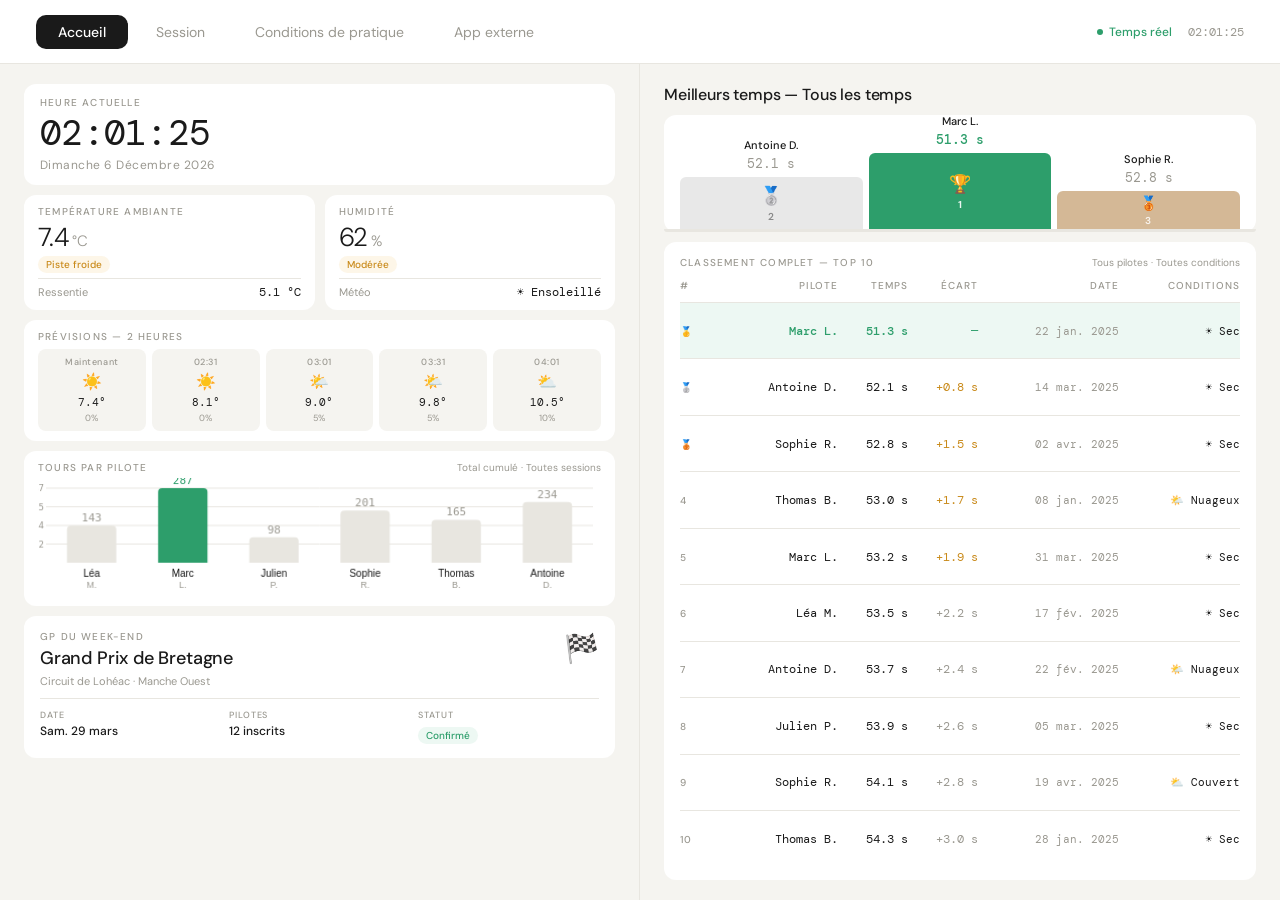
==== commit 393f1ae7: "Rename index(FINAL) (2).html to index.html" ====
--- a/index.html
+++ b/index.html
@@ -232,7 +232,10 @@
     flex-direction: column;
     overflow-y: auto;
     gap: 10px;
-  }
+    scrollbar-width: none;
+  }
+
+  .left-panel::-webkit-scrollbar { display: none; }
 
   .panel-title {
     font-size: 16px;
@@ -251,9 +254,10 @@
     flex-direction: column;
     overflow-y: auto;
     gap: 10px;
-  }
-
-  .right-panel .panel-title { flex-shrink: 0; }
+    scrollbar-width: none;
+  }
+
+  .right-panel::-webkit-scrollbar { display: none; }
 
   /* TOP ROW: 2 big metric cards */
   .batt-top-row {
